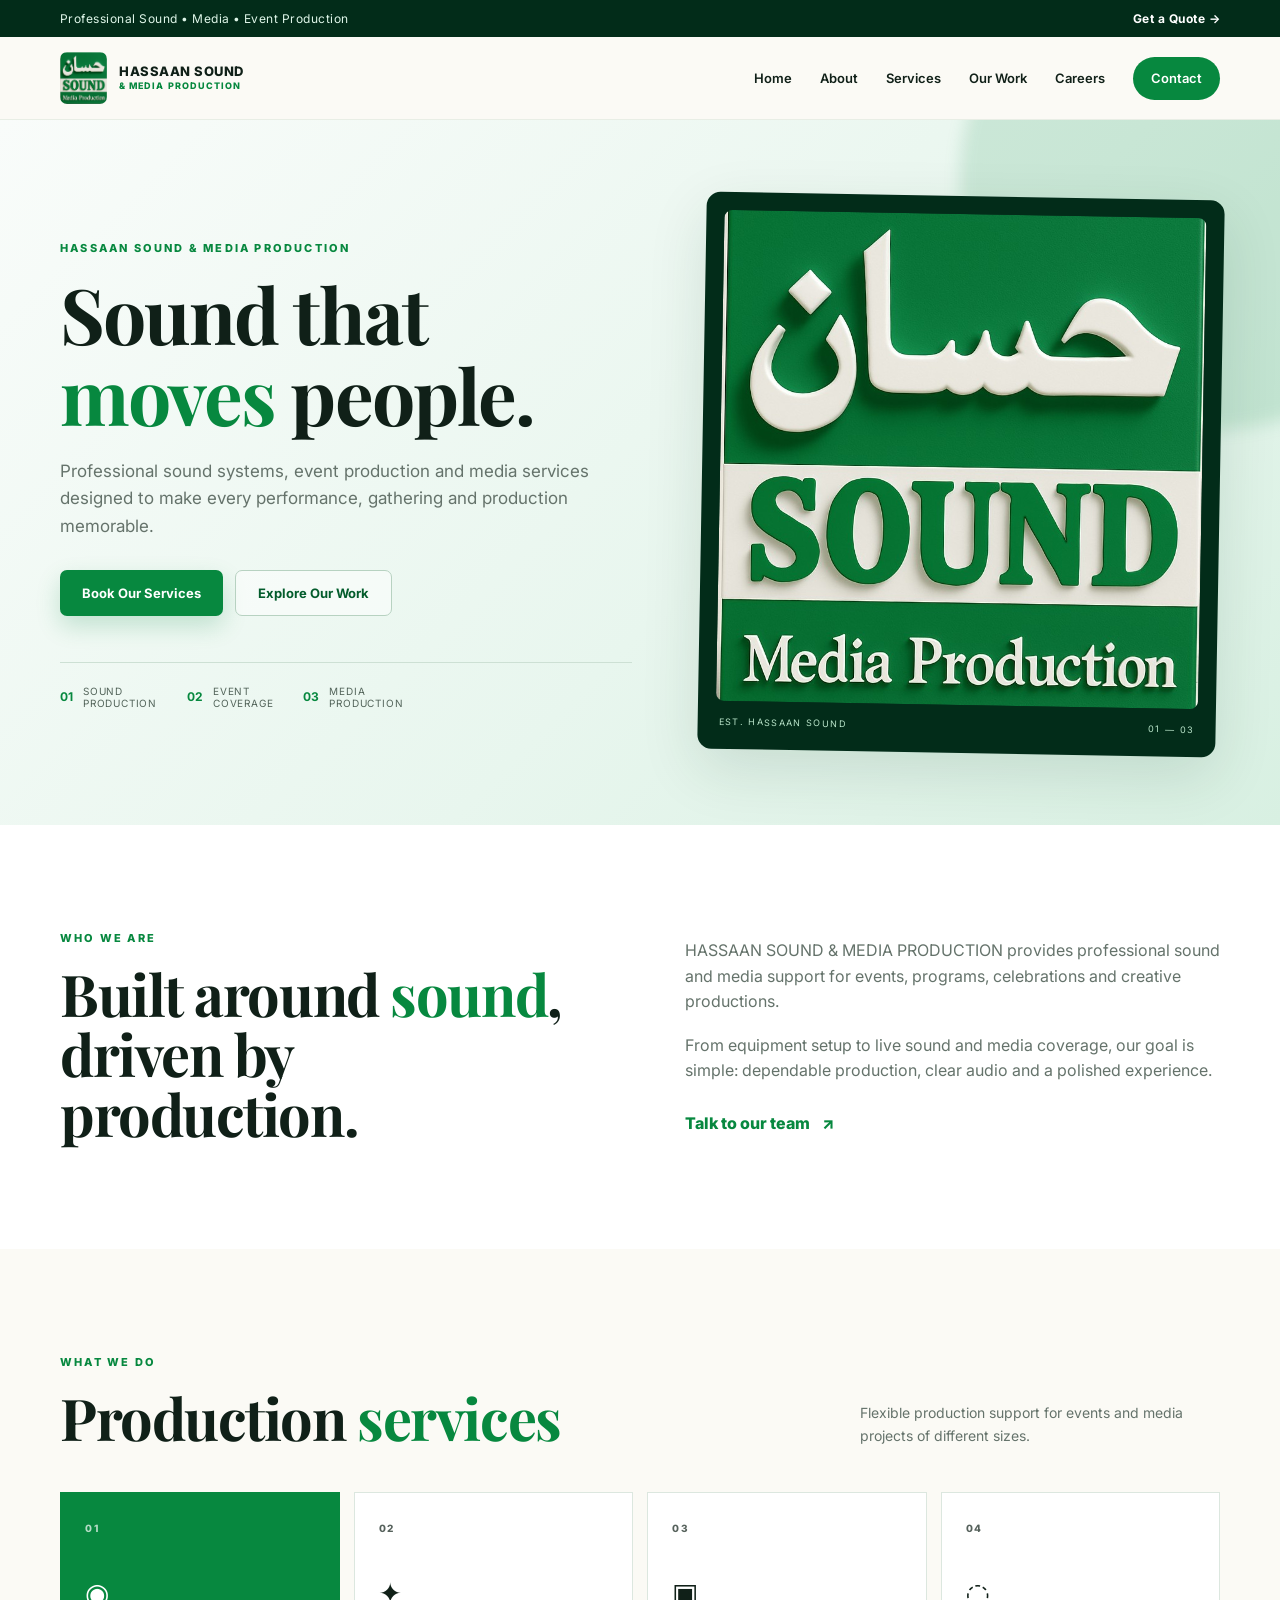
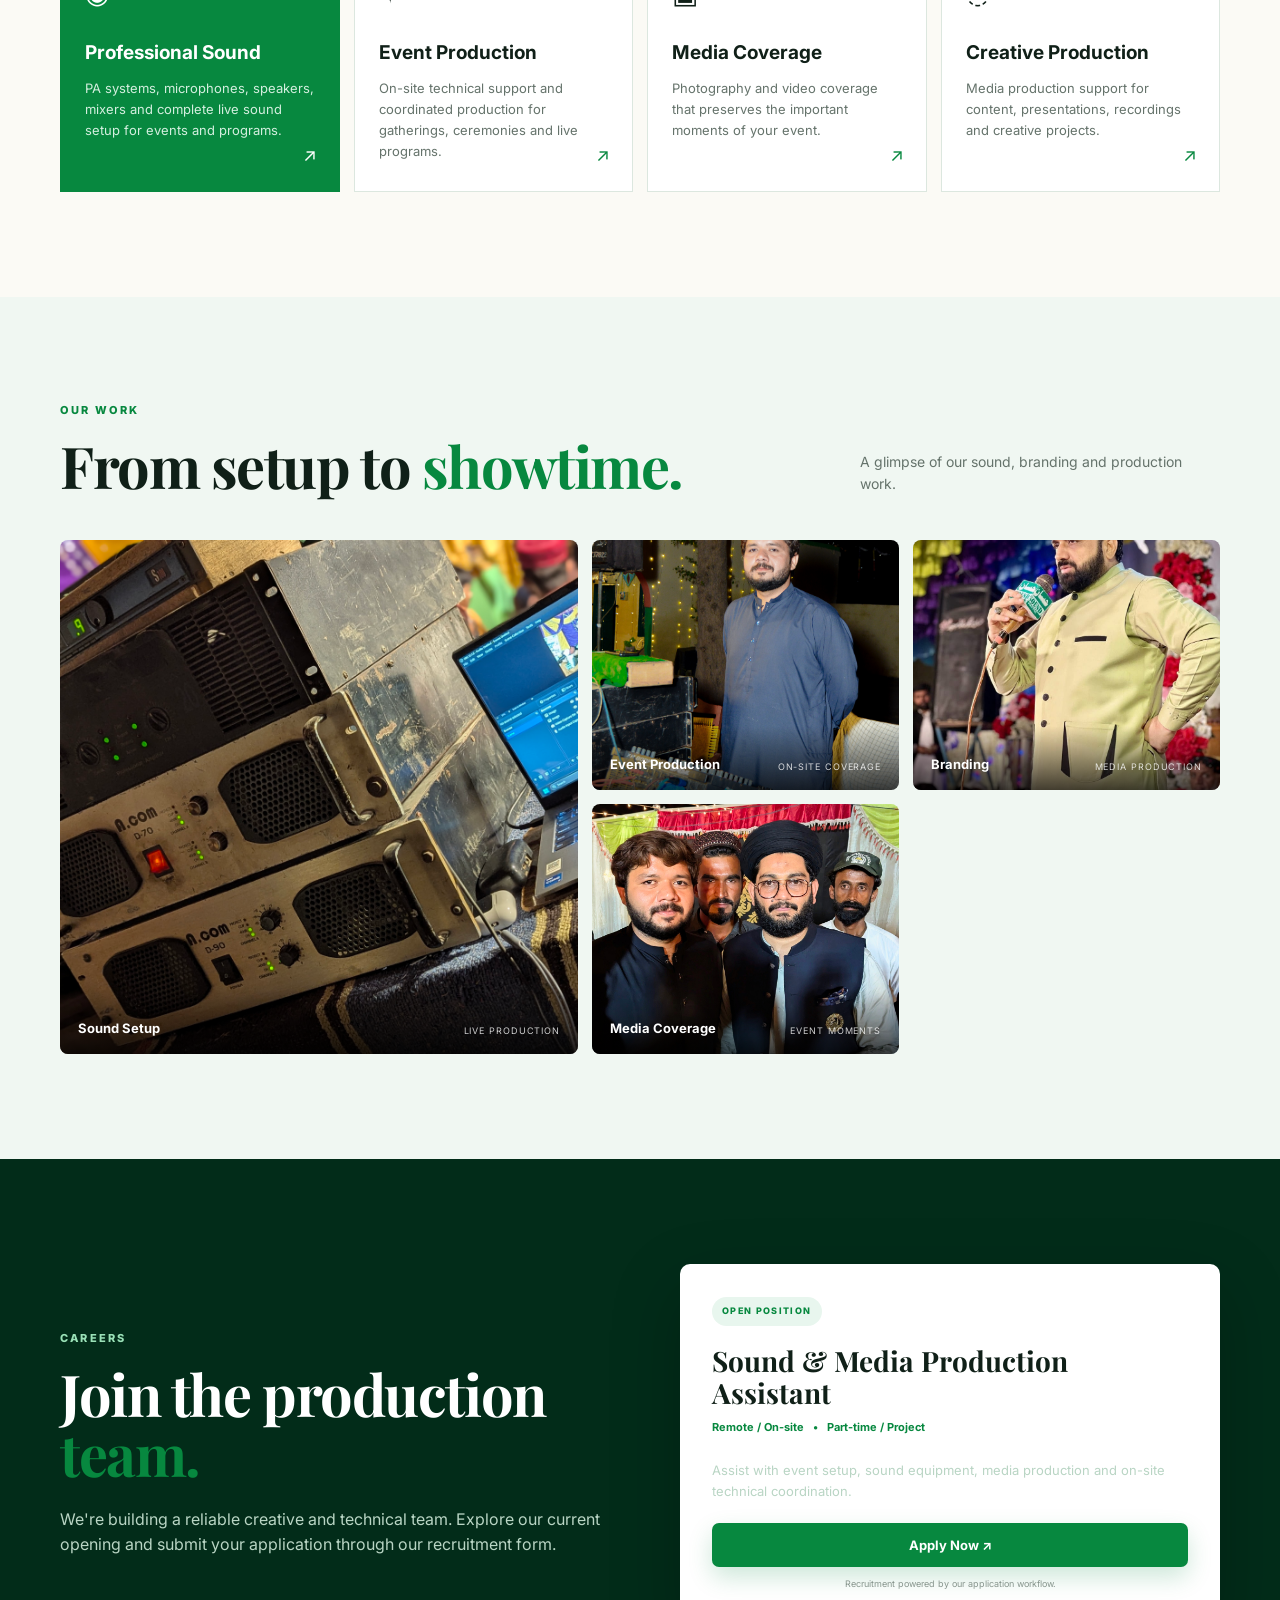
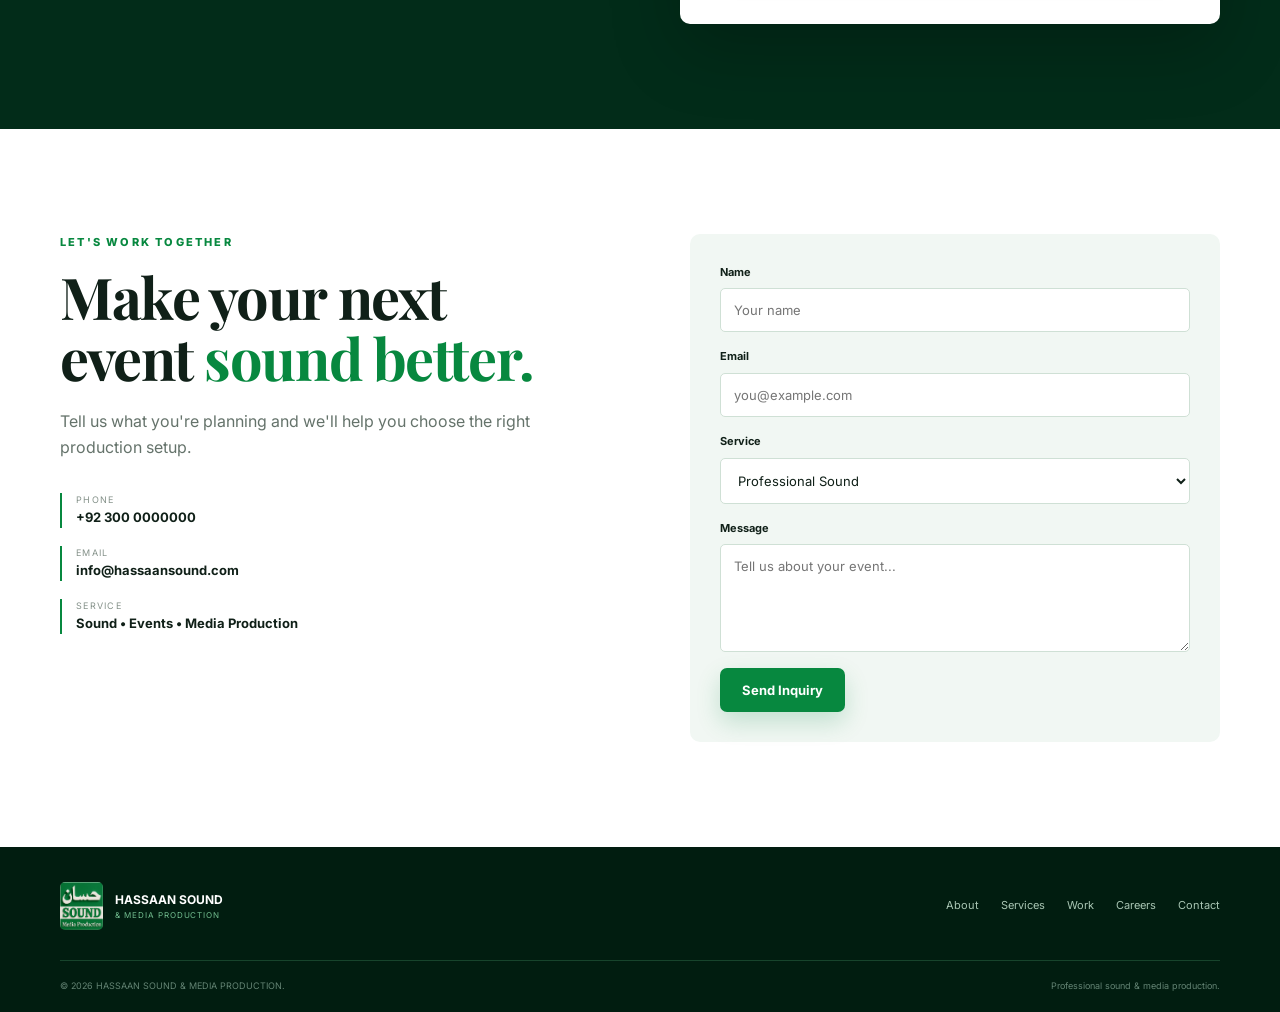
==== index.html @ 52a6016b "Add files via upload" ====
<!DOCTYPE html>
<html lang="en">
<head>
  <meta charset="UTF-8">
  <meta name="viewport" content="width=device-width, initial-scale=1.0">
  <meta name="description" content="HASSAAN SOUND & MEDIA PRODUCTION — professional sound systems, event production, media coverage and creative production.">
  <title>HASSAAN SOUND & MEDIA PRODUCTION</title>
  <link rel="preconnect" href="https://fonts.googleapis.com">
  <link rel="preconnect" href="https://fonts.gstatic.com" crossorigin>
  <link href="https://fonts.googleapis.com/css2?family=Inter:wght@400;500;600;700;800&family=Playfair+Display:wght@600;700&display=swap" rel="stylesheet">
  <link rel="stylesheet" href="style.css">
</head>
<body>
  <div class="topbar">
    <div class="container topbar-inner">
      <span>Professional Sound • Media • Event Production</span>
      <a href="#contact">Get a Quote →</a>
    </div>
  </div>

  <header class="header" id="home">
    <div class="container nav">
      <a class="brand" href="#home" aria-label="Hassaan Sound home">
        <img src="assets/LOGO.jpg" alt="Hassaan Sound & Media Production logo">
        <span>HASSAAN SOUND<br><small>& MEDIA PRODUCTION</small></span>
      </a>
      <button class="menu-toggle" aria-label="Open menu">☰</button>
      <nav class="nav-links">
        <a href="#home">Home</a>
        <a href="#about">About</a>
        <a href="#services">Services</a>
        <a href="#work">Our Work</a>
        <a href="#careers">Careers</a>
        <a class="nav-cta" href="#contact">Contact</a>
      </nav>
    </div>
  </header>

  <main>
    <section class="hero">
      <div class="hero-glow"></div>
      <div class="container hero-grid">
        <div class="hero-copy">
          <p class="eyebrow">HASSAAN SOUND & MEDIA PRODUCTION</p>
          <h1>Sound that <span>moves</span> people.</h1>
          <p class="hero-text">Professional sound systems, event production and media services designed to make every performance, gathering and production memorable.</p>
          <div class="hero-actions">
            <a class="btn btn-primary" href="#contact">Book Our Services</a>
            <a class="btn btn-ghost" href="#work">Explore Our Work</a>
          </div>
          <div class="hero-stats">
            <div><strong>01</strong><span>Sound<br>Production</span></div>
            <div><strong>02</strong><span>Event<br>Coverage</span></div>
            <div><strong>03</strong><span>Media<br>Production</span></div>
          </div>
        </div>
        <div class="hero-card">
          <div class="hero-logo-wrap">
            <img src="assets/LOGO.jpg" alt="Hassaan Sound logo">
          </div>
          <div class="hero-card-bottom">
            <span>EST. HASSAAN SOUND</span>
            <span>01 — 03</span>
          </div>
        </div>
      </div>
    </section>

    <section class="section about" id="about">
      <div class="container split">
        <div>
          <p class="eyebrow">WHO WE ARE</p>
          <h2>Built around <span>sound</span>, driven by production.</h2>
        </div>
        <div class="about-copy">
          <p>HASSAAN SOUND & MEDIA PRODUCTION provides professional sound and media support for events, programs, celebrations and creative productions.</p>
          <p>From equipment setup to live sound and media coverage, our goal is simple: dependable production, clear audio and a polished experience.</p>
          <a class="text-link" href="#contact">Talk to our team <span>↗</span></a>
        </div>
      </div>
    </section>

    <section class="section services" id="services">
      <div class="container">
        <div class="section-head">
          <div>
            <p class="eyebrow">WHAT WE DO</p>
            <h2>Production <span>services</span></h2>
          </div>
          <p class="section-intro">Flexible production support for events and media projects of different sizes.</p>
        </div>
        <div class="service-grid">
          <article class="service-card featured">
            <div class="service-num">01</div>
            <div class="icon">◉</div>
            <h3>Professional Sound</h3>
            <p>PA systems, microphones, speakers, mixers and complete live sound setup for events and programs.</p>
            <span class="card-arrow">↗</span>
          </article>
          <article class="service-card">
            <div class="service-num">02</div>
            <div class="icon">✦</div>
            <h3>Event Production</h3>
            <p>On-site technical support and coordinated production for gatherings, ceremonies and live programs.</p>
            <span class="card-arrow">↗</span>
          </article>
          <article class="service-card">
            <div class="service-num">03</div>
            <div class="icon">▣</div>
            <h3>Media Coverage</h3>
            <p>Photography and video coverage that preserves the important moments of your event.</p>
            <span class="card-arrow">↗</span>
          </article>
          <article class="service-card">
            <div class="service-num">04</div>
            <div class="icon">◌</div>
            <h3>Creative Production</h3>
            <p>Media production support for content, presentations, recordings and creative projects.</p>
            <span class="card-arrow">↗</span>
          </article>
        </div>
      </div>
    </section>

    <section class="section work" id="work">
      <div class="container">
        <div class="section-head">
          <div>
            <p class="eyebrow">OUR WORK</p>
            <h2>From setup to <span>showtime.</span></h2>
          </div>
          <p class="section-intro">A glimpse of our sound, branding and production work.</p>
        </div>
        <div class="gallery">
          <figure class="gallery-main">
            <img src="assets/Sound Setup.jpeg" alt="Professional sound setup">
            <figcaption><span>Sound Setup</span><small>Live Production</small></figcaption>
          </figure>
          <figure>
            <img src="assets/DSC_0034.jpg.jpeg" alt="Hassaan Sound event">
            <figcaption><span>Event Production</span><small>On-site Coverage</small></figcaption>
          </figure>
          <figure>
            <img src="assets/Branding.jpeg" alt="Hassaan Sound branding">
            <figcaption><span>Branding</span><small>Media Production</small></figcaption>
          </figure>
          <figure>
            <img src="assets/Honor for me.jpeg" alt="Event media coverage">
            <figcaption><span>Media Coverage</span><small>Event Moments</small></figcaption>
          </figure>
        </div>
      </div>
    </section>

    <section class="section careers" id="careers">
      <div class="container careers-box">
        <div>
          <p class="eyebrow">CAREERS</p>
          <h2>Join the production <span>team.</span></h2>
          <p>We're building a reliable creative and technical team. Explore our current opening and submit your application through our recruitment form.</p>
        </div>
        <div class="job-card">
          <div class="job-tag">OPEN POSITION</div>
          <h3>Sound & Media Production Assistant</h3>
          <div class="job-meta"><span>Remote / On-site</span><span>•</span><span>Part-time / Project</span></div>
          <p>Assist with event setup, sound equipment, media production and on-site technical coordination.</p>
          <!-- Replace the URL below with your published Zoho Recruit job-opening/application form URL. -->
          <a class="btn btn-primary full" href="YOUR_ZOHO_RECRUIT_FORM_URL" target="_blank" rel="noopener">Apply Now ↗</a>
          <small class="form-note">Recruitment powered by our application workflow.</small>
        </div>
      </div>
    </section>

    <section class="section contact" id="contact">
      <div class="container contact-grid">
        <div>
          <p class="eyebrow">LET'S WORK TOGETHER</p>
          <h2>Make your next event <span>sound better.</span></h2>
          <p class="contact-lead">Tell us what you're planning and we'll help you choose the right production setup.</p>
          <div class="contact-list">
            <a href="tel:+923000000000"><span>Phone</span><strong>+92 300 0000000</strong></a>
            <a href="mailto:info@hassaansound.com"><span>Email</span><strong>info@hassaansound.com</strong></a>
            <div><span>Service</span><strong>Sound • Events • Media Production</strong></div>
          </div>
        </div>
        <form class="contact-form" id="contactForm">
          <label>Name<input type="text" name="name" placeholder="Your name" required></label>
          <label>Email<input type="email" name="email" placeholder="you@example.com" required></label>
          <label>Service<select name="service"><option>Professional Sound</option><option>Event Production</option><option>Media Coverage</option><option>Creative Production</option></select></label>
          <label>Message<textarea name="message" rows="5" placeholder="Tell us about your event..." required></textarea></label>
          <button class="btn btn-primary" type="submit">Send Inquiry</button>
          <p class="form-success" id="formSuccess">Thanks! Your inquiry has been captured for this demo.</p>
        </form>
      </div>
    </section>
  </main>

  <footer class="footer">
    <div class="container footer-top">
      <div class="footer-brand">
        <img src="assets/LOGO.jpg" alt="Hassaan Sound logo">
        <div><strong>HASSAAN SOUND</strong><span>& MEDIA PRODUCTION</span></div>
      </div>
      <div class="footer-links">
        <a href="#about">About</a><a href="#services">Services</a><a href="#work">Work</a><a href="#careers">Careers</a><a href="#contact">Contact</a>
      </div>
    </div>
    <div class="container footer-bottom"><span>© <span id="year"></span> HASSAAN SOUND & MEDIA PRODUCTION.</span><span>Professional sound & media production.</span></div>
  </footer>
  <script src="script.js"></script>
</body>
</html>
---- style.css ----
:root{
  --green:#07883f; --green-dark:#035c2c; --green-deep:#022c19;
  --green-soft:#e8f6ee; --cream:#fbfaf5; --white:#fff;
  --ink:#102018; --muted:#65736b; --line:#dce7df;
  --shadow:0 20px 60px rgba(3,55,29,.12);
}
*{box-sizing:border-box;margin:0;padding:0}
html{scroll-behavior:smooth}
body{font-family:Inter,system-ui,sans-serif;color:var(--ink);background:var(--cream);line-height:1.6}
a{text-decoration:none;color:inherit}
img{display:block;max-width:100%}
.container{width:min(1160px,92%);margin:auto}
.topbar{background:var(--green-deep);color:#dff6e9;font-size:12px;letter-spacing:.04em}
.topbar-inner{display:flex;justify-content:space-between;padding:9px 0}
.topbar a{color:#fff;font-weight:700}
.header{position:sticky;top:0;z-index:20;background:rgba(251,250,245,.94);backdrop-filter:blur(16px);border-bottom:1px solid rgba(3,92,44,.08)}
.nav{height:82px;display:flex;align-items:center;justify-content:space-between}
.brand{display:flex;align-items:center;gap:12px;font-weight:800;letter-spacing:.04em;font-size:13px;line-height:1.05}
.brand img{width:47px;height:52px;object-fit:cover;border-radius:7px}
.brand small{font-size:9px;color:var(--green);letter-spacing:.12em}
.nav-links{display:flex;align-items:center;gap:28px;font-size:13px;font-weight:600}
.nav-links a{transition:.2s}.nav-links a:hover{color:var(--green)}
.nav-cta{background:var(--green);color:#fff!important;padding:11px 18px;border-radius:100px}
.menu-toggle{display:none;border:0;background:none;font-size:27px;color:var(--green)}
.hero{position:relative;overflow:hidden;background:linear-gradient(135deg,#f9fcfa 0%,#e8f6ee 58%,#d8f0e2 100%);padding:76px 0 72px}
.hero-glow{position:absolute;width:500px;height:500px;border-radius:50%;right:-180px;top:-190px;background:rgba(7,136,63,.14);filter:blur(8px)}
.hero-grid{display:grid;grid-template-columns:1.05fr .95fr;gap:70px;align-items:center;position:relative}
.eyebrow{font-size:11px;letter-spacing:.2em;color:var(--green);font-weight:800;margin-bottom:15px}
h1,h2{font-family:"Playfair Display",Georgia,serif;line-height:1.05;letter-spacing:-.025em}
h1{font-size:clamp(50px,6vw,80px);max-width:700px}
h2{font-size:clamp(38px,4.5vw,58px)}
h1 span,h2 span{color:var(--green)}
.hero-text{max-width:590px;color:var(--muted);font-size:17px;margin:24px 0 30px}
.hero-actions{display:flex;gap:12px;flex-wrap:wrap}
.btn{display:inline-flex;align-items:center;justify-content:center;border:0;cursor:pointer;font:700 13px Inter,sans-serif;padding:14px 22px;border-radius:7px;transition:.2s}
.btn-primary{background:var(--green);color:#fff;box-shadow:0 10px 25px rgba(7,136,63,.2)}
.btn-primary:hover{background:var(--green-dark);transform:translateY(-2px)}
.btn-ghost{border:1px solid #b7d2c1;color:var(--green-dark);background:rgba(255,255,255,.5)}
.hero-stats{display:flex;gap:30px;margin-top:46px;padding-top:22px;border-top:1px solid #cde0d4}
.hero-stats div{display:flex;align-items:center;gap:10px}
.hero-stats strong{font-size:12px;color:var(--green)}
.hero-stats span{font-size:10px;line-height:1.2;text-transform:uppercase;letter-spacing:.08em;color:#53645a}
.hero-card{background:var(--green-deep);padding:18px;border-radius:14px;box-shadow:var(--shadow);transform:rotate(1deg)}
.hero-logo-wrap{background:#fff;border-radius:8px;overflow:hidden;aspect-ratio:1/1.02}
.hero-logo-wrap img{width:100%;height:100%;object-fit:cover}
.hero-card-bottom{display:flex;justify-content:space-between;color:#b9e4c9;font-size:9px;letter-spacing:.15em;padding:14px 3px 1px}
.section{padding:105px 0}.about{background:#fff}
.split{display:grid;grid-template-columns:1fr 1fr;gap:90px;align-items:start}
.about-copy{padding-top:8px;color:var(--muted);font-size:16px}
.about-copy p+p{margin-top:18px}
.text-link{display:inline-flex;gap:12px;color:var(--green);font-weight:800;margin-top:27px}
.section-head{display:flex;justify-content:space-between;gap:40px;align-items:end;margin-bottom:45px}
.section-intro{max-width:360px;color:var(--muted);font-size:14px}
.service-grid{display:grid;grid-template-columns:repeat(4,1fr);gap:14px}
.service-card{position:relative;background:#fff;border:1px solid var(--line);padding:27px 24px 30px;min-height:290px;transition:.25s}
.service-card:hover{transform:translateY(-6px);box-shadow:var(--shadow);border-color:#b9d9c5}
.service-card.featured{background:var(--green);color:#fff;border-color:var(--green)}
.service-num{font-size:10px;font-weight:800;letter-spacing:.15em;opacity:.7}
.icon{font-size:28px;margin:35px 0 22px}
.service-card h3{font-size:19px;margin-bottom:10px}.service-card p{font-size:13px;color:var(--muted)}
.featured p{color:#d4efdf}.card-arrow{position:absolute;right:22px;bottom:22px;color:var(--green);font-size:18px}.featured .card-arrow{color:#fff}
.work{background:#f0f7f2}
.gallery{display:grid;grid-template-columns:1.35fr .8fr .8fr;grid-template-rows:250px 250px;gap:14px}
.gallery figure{position:relative;overflow:hidden;border-radius:8px;background:#dbece1}
.gallery-main{grid-row:span 2}
.gallery img{width:100%;height:100%;object-fit:cover;transition:.5s}
.gallery figure:hover img{transform:scale(1.04)}
.gallery figcaption{position:absolute;left:0;right:0;bottom:0;padding:28px 18px 16px;color:#fff;background:linear-gradient(transparent,rgba(0,0,0,.72));display:flex;justify-content:space-between;align-items:end}
.gallery figcaption span{font-weight:700;font-size:13px}.gallery figcaption small{font-size:9px;opacity:.8;text-transform:uppercase;letter-spacing:.1em}
.careers{background:var(--green-deep);color:#fff}
.careers-box{display:grid;grid-template-columns:1fr 1fr;gap:80px;align-items:center}
.careers .eyebrow{color:#9ae1b7}.careers h2{max-width:600px}.careers> .container p:not(.eyebrow){color:#b9d5c4;max-width:570px;margin-top:23px}
.job-card{background:#fff;color:var(--ink);padding:32px;border-radius:10px;box-shadow:0 25px 70px rgba(0,0,0,.22)}
.job-tag{display:inline-block;background:var(--green-soft);color:var(--green);font-size:9px;font-weight:800;letter-spacing:.15em;padding:7px 10px;border-radius:100px}
.job-card h3{font-family:"Playfair Display",Georgia,serif;font-size:28px;line-height:1.15;margin:19px 0 10px}
.job-meta{font-size:11px;color:var(--green);font-weight:700;display:flex;gap:9px}.job-card p{color:var(--muted);font-size:13px;margin:17px 0 22px}
.full{width:100%}.form-note{display:block;text-align:center;color:#87958d;font-size:9px;margin-top:10px}
.contact{background:#fff}.contact-grid{display:grid;grid-template-columns:1fr 1fr;gap:100px}
.contact-lead{color:var(--muted);max-width:480px;margin:22px 0 32px}
.contact-list{display:grid;gap:18px}.contact-list a,.contact-list div{display:flex;flex-direction:column;border-left:2px solid var(--green);padding-left:14px}.contact-list span{font-size:9px;text-transform:uppercase;letter-spacing:.14em;color:#849189}.contact-list strong{font-size:13px}
.contact-form{background:#f1f7f3;padding:30px;border-radius:10px}
.contact-form label{display:block;font-size:11px;font-weight:700;margin-bottom:16px}.contact-form input,.contact-form textarea,.contact-form select{display:block;width:100%;margin-top:7px;border:1px solid #cfe0d5;background:#fff;padding:13px;border-radius:5px;font:13px Inter;color:var(--ink);outline:none}.contact-form input:focus,.contact-form textarea:focus,.contact-form select:focus{border-color:var(--green)}
.form-success{display:none;margin-top:12px;color:var(--green);font-size:11px;font-weight:700}
.footer{background:#011d10;color:#a9c6b4;padding:35px 0 18px}.footer-top{display:flex;justify-content:space-between;align-items:center;padding-bottom:30px;border-bottom:1px solid #17442c}
.footer-brand{display:flex;gap:12px;align-items:center}.footer-brand img{width:43px;height:48px;object-fit:cover;border-radius:5px}.footer-brand div{display:flex;flex-direction:column;font-size:12px;color:#fff}.footer-brand span{font-size:8px;letter-spacing:.12em;color:#72bd8f}.footer-links{display:flex;gap:22px;font-size:11px}.footer-links a:hover{color:#fff}.footer-bottom{display:flex;justify-content:space-between;font-size:9px;padding-top:18px;color:#648474}
@media(max-width:900px){.hero-grid,.careers-box,.contact-grid{grid-template-columns:1fr}.hero-card{max-width:530px;margin:auto}.service-grid{grid-template-columns:1fr 1fr}.split{gap:45px}.careers-box{gap:45px}.contact-grid{gap:45px}.nav-links{gap:17px}.gallery{grid-template-columns:1fr 1fr;grid-template-rows:260px 220px}.gallery-main{grid-row:span 2}}
@media(max-width:680px){
.topbar-inner{font-size:9px}.nav{height:70px}.menu-toggle{display:block}.nav-links{display:none;position:absolute;top:70px;left:0;right:0;background:#fff;padding:18px 4%;flex-direction:column;align-items:stretch;box-shadow:0 15px 35px rgba(0,0,0,.08)}.nav-links.open{display:flex}.nav-links a{padding:9px}.nav-cta{text-align:center}
.hero{padding:58px 0}.hero-grid{gap:45px}.hero-stats{gap:16px}.hero-stats span{font-size:8px}h1{font-size:48px}.section{padding:75px 0}.split,.service-grid,.contact-grid,.careers-box{grid-template-columns:1fr}.section-head{display:block}.section-intro{margin-top:15px}.service-grid{gap:10px}.service-card{min-height:230px}.gallery{display:grid;grid-template-columns:1fr 1fr;grid-template-rows:230px 180px 180px}.gallery-main{grid-column:span 2;grid-row:auto}.gallery figure:nth-child(4){grid-column:span 2}.footer-top,.footer-bottom{display:block}.footer-links{margin-top:25px;flex-wrap:wrap}.footer-bottom span+span{display:block;margin-top:8px}.brand span{display:none}}
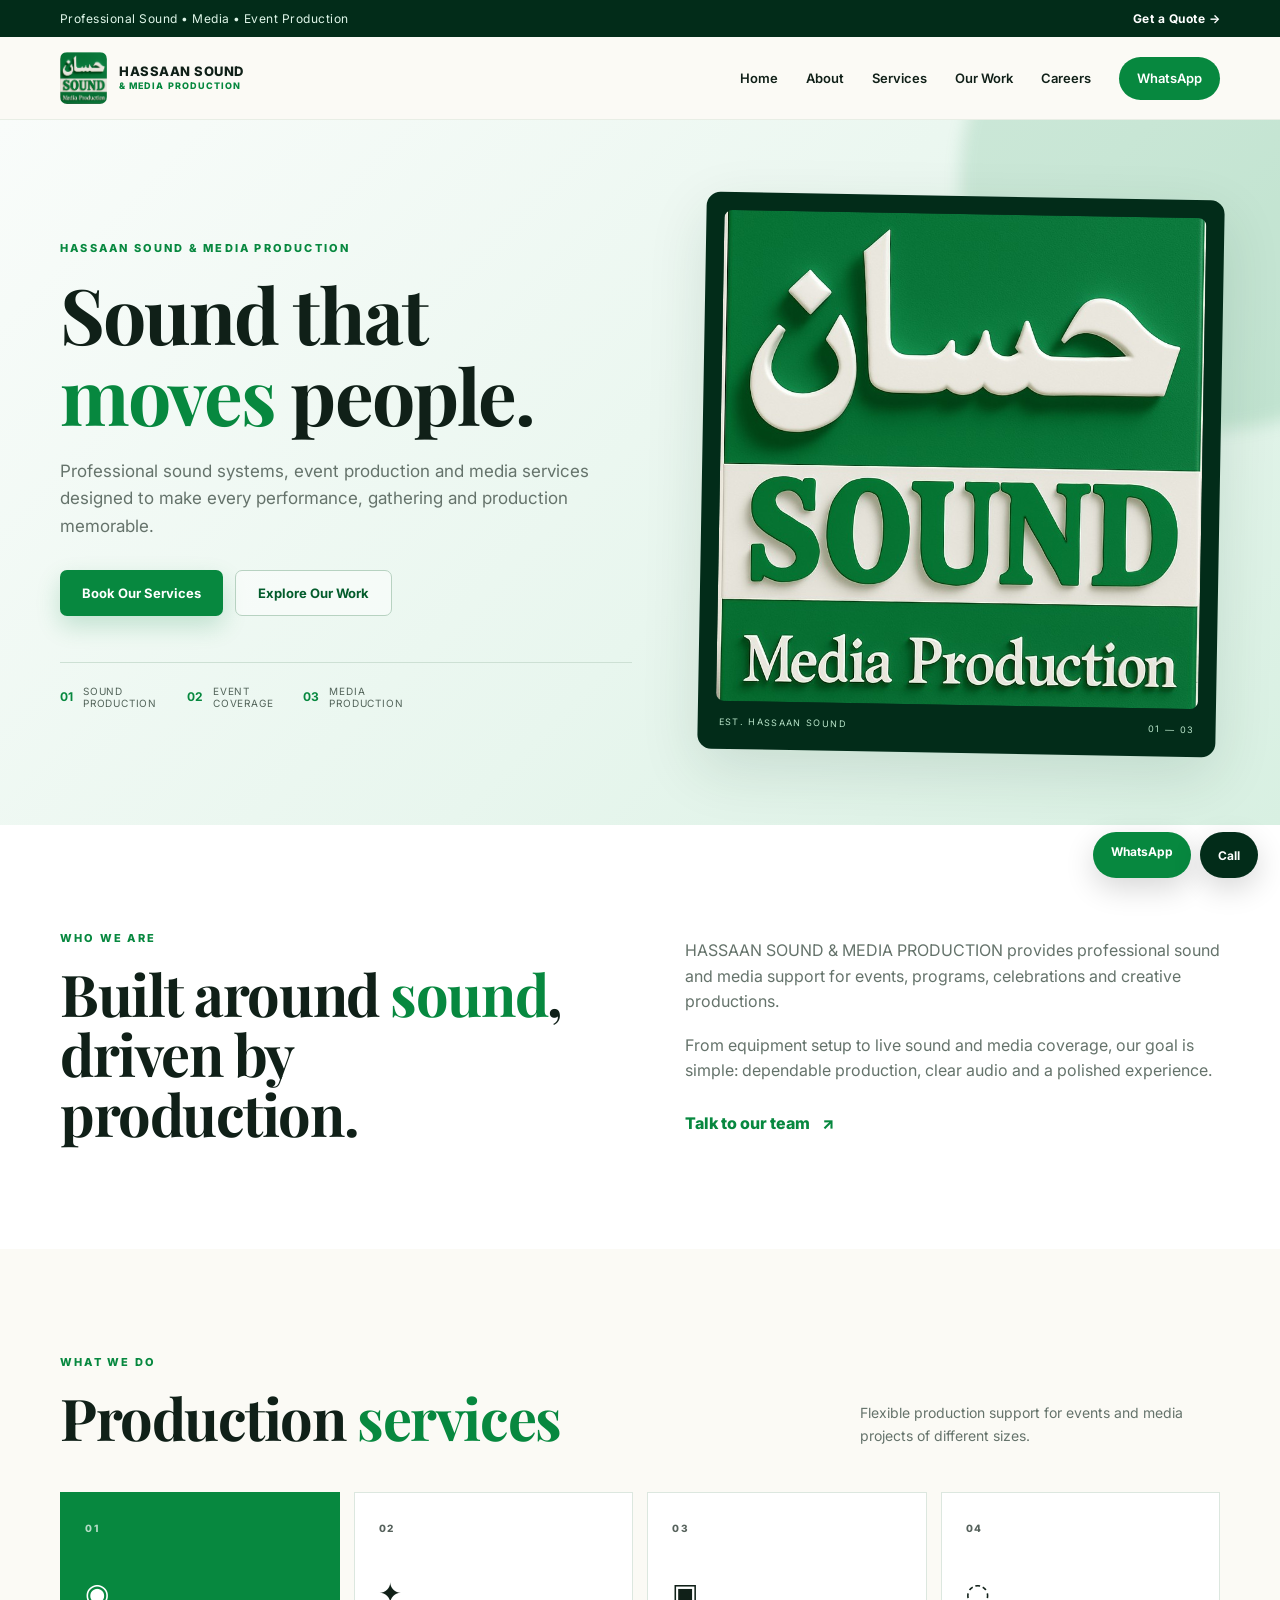
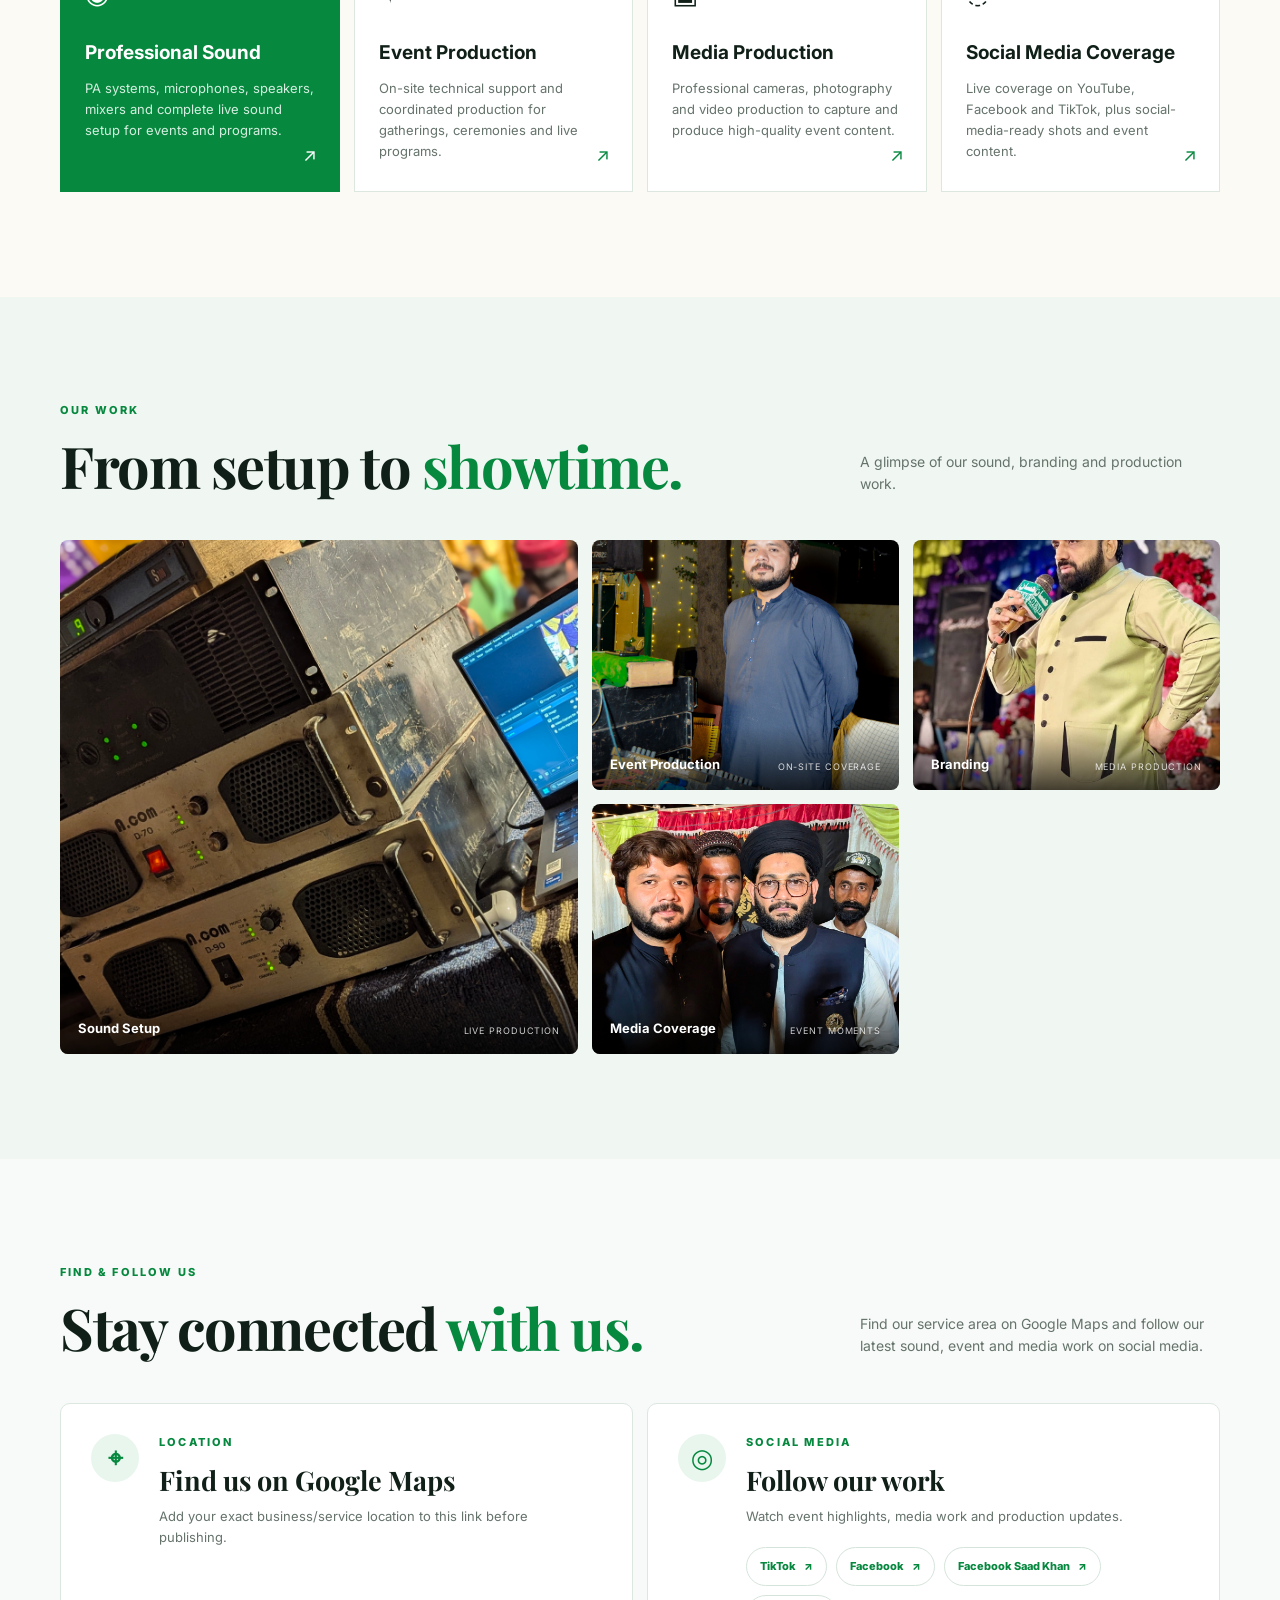
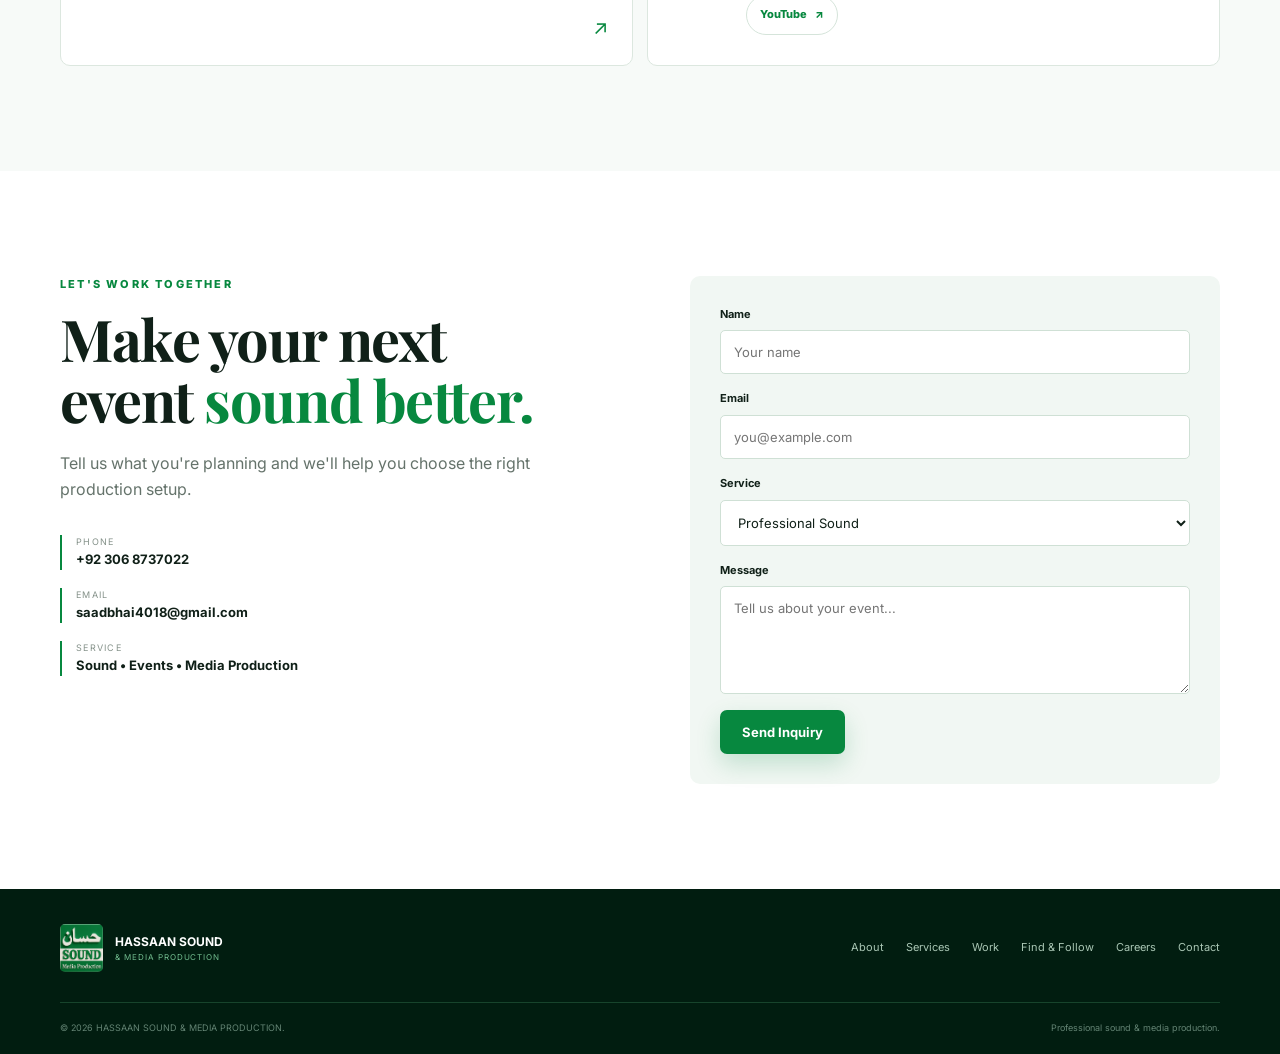
==== commit ab1ef132: "Add files via upload" ====
--- a/index.html
+++ b/index.html
@@ -31,7 +31,7 @@
         <a href="#services">Services</a>
         <a href="#work">Our Work</a>
         <a href="#careers">Careers</a>
-        <a class="nav-cta" href="#contact">Contact</a>
+        <a class="nav-cta whatsapp-link" data-message="Hello, I would like to enquire about your services." href="#">WhatsApp</a>
       </nav>
     </div>
   </header>
@@ -90,34 +90,34 @@
           <p class="section-intro">Flexible production support for events and media projects of different sizes.</p>
         </div>
         <div class="service-grid">
-          <article class="service-card featured">
+          <a class="service-card featured service-link" href="#" data-service="Professional Sound" data-message="Hello, I am interested in your Professional Sound services for my event. Please share the details and pricing.">
             <div class="service-num">01</div>
             <div class="icon">◉</div>
             <h3>Professional Sound</h3>
             <p>PA systems, microphones, speakers, mixers and complete live sound setup for events and programs.</p>
             <span class="card-arrow">↗</span>
-          </article>
-          <article class="service-card">
+          </a>
+          <a class="service-card service-link" href="#" data-service="Event Production" data-message="Hello, I am interested in your Event Production services. I would like to discuss technical support and production for my event.">
             <div class="service-num">02</div>
             <div class="icon">✦</div>
             <h3>Event Production</h3>
             <p>On-site technical support and coordinated production for gatherings, ceremonies and live programs.</p>
             <span class="card-arrow">↗</span>
-          </article>
-          <article class="service-card">
+          </a>
+          <a class="service-card service-link" href="#" data-service="Media Production" data-message="Hello, I am interested in your Media Production services — cameras, photography and video production for my event/project. Please share the details.">
             <div class="service-num">03</div>
             <div class="icon">▣</div>
-            <h3>Media Coverage</h3>
-            <p>Photography and video coverage that preserves the important moments of your event.</p>
-            <span class="card-arrow">↗</span>
-          </article>
-          <article class="service-card">
+            <h3>Media Production</h3>
+            <p>Professional cameras, photography and video production to capture and produce high-quality event content.</p>
+            <span class="card-arrow">↗</span>
+          </a>
+          <a class="service-card service-link" href="#" data-service="Social Media Coverage" data-message="Hello, I am interested in your Social Media Coverage services — live coverage on YouTube, Facebook, TikTok and social media shots for my event. Please share the details.">
             <div class="service-num">04</div>
             <div class="icon">◌</div>
-            <h3>Creative Production</h3>
-            <p>Media production support for content, presentations, recordings and creative projects.</p>
-            <span class="card-arrow">↗</span>
-          </article>
+            <h3>Social Media Coverage</h3>
+            <p>Live coverage on YouTube, Facebook and TikTok, plus social-media-ready shots and event content.</p>
+            <span class="card-arrow">↗</span>
+          </a>
         </div>
       </div>
     </section>
@@ -152,7 +152,7 @@
       </div>
     </section>
 
-    <section class="section careers" id="careers">
+    <!-- <section class="section careers" id="careers">
       <div class="container careers-box">
         <div>
           <p class="eyebrow">CAREERS</p>
@@ -164,9 +164,46 @@
           <h3>Sound & Media Production Assistant</h3>
           <div class="job-meta"><span>Remote / On-site</span><span>•</span><span>Part-time / Project</span></div>
           <p>Assist with event setup, sound equipment, media production and on-site technical coordination.</p>
-          <!-- Replace the URL below with your published Zoho Recruit job-opening/application form URL. -->
+          
           <a class="btn btn-primary full" href="YOUR_ZOHO_RECRUIT_FORM_URL" target="_blank" rel="noopener">Apply Now ↗</a>
           <small class="form-note">Recruitment powered by our application workflow.</small>
+        </div>
+      </div>
+    </section> -->
+
+    <section class="section connect" id="connect">
+      <div class="container">
+        <div class="section-head">
+          <div>
+            <p class="eyebrow">FIND & FOLLOW US</p>
+            <h2>Stay connected <span>with us.</span></h2>
+          </div>
+          <p class="section-intro">Find our service area on Google Maps and follow our latest sound, event and media work on social media.</p>
+        </div>
+        <div class="connect-grid">
+          <a class="connect-card location-card" href="https://maps.app.goo.gl/MdHhf7F2gDtfQftV6?g_st=awb" target="_blank" rel="noopener" aria-label="Open our location in Google Maps">
+            <div class="connect-icon">⌖</div>
+            <div>
+              <p class="eyebrow">LOCATION</p>
+              <h3>Find us on Google Maps</h3>
+              <p>Add your exact business/service location to this link before publishing.</p>
+            </div>
+            <span class="connect-arrow">↗</span>
+          </a>
+          <div class="connect-card social-card">
+            <div class="connect-icon">◎</div>
+            <div>
+              <p class="eyebrow">SOCIAL MEDIA</p>
+              <h3>Follow our work</h3>
+              <p>Watch event highlights, media work and production updates.</p>
+              <div class="social-links" aria-label="Social media links">
+                <a href="https://www.tiktok.com/@hassaansound?_r=1&_t=ZN-9AIh5EBa6xa" target="_blank" rel="noopener">TikTok <span>↗</span></a>
+                <a href="https://www.facebook.com/share/14quy7gwEjo/" target="_blank" rel="noopener">Facebook <span>↗</span></a>
+                <a href="https://www.facebook.com/share/1GVvbJvszR/" target="_blank" rel="noopener">Facebook Saad Khan <span>↗</span></a>
+                <a href="https://youtube.com/@hassaansounds?si=Vuy91nEYWnwlMHKE" target="_blank" rel="noopener">YouTube <span>↗</span></a>
+              </div>
+            </div>
+          </div>
         </div>
       </div>
     </section>
@@ -178,15 +215,15 @@
           <h2>Make your next event <span>sound better.</span></h2>
           <p class="contact-lead">Tell us what you're planning and we'll help you choose the right production setup.</p>
           <div class="contact-list">
-            <a href="tel:+923000000000"><span>Phone</span><strong>+92 300 0000000</strong></a>
-            <a href="mailto:info@hassaansound.com"><span>Email</span><strong>info@hassaansound.com</strong></a>
+            <a href="tel:+923068737022"><span>Phone</span><strong>+92 306 8737022</strong></a>
+            <a href="mailto:saadbhai4018@gmail.com"><span>Email</span><strong>saadbhai4018@gmail.com</strong></a>
             <div><span>Service</span><strong>Sound • Events • Media Production</strong></div>
           </div>
         </div>
         <form class="contact-form" id="contactForm">
           <label>Name<input type="text" name="name" placeholder="Your name" required></label>
           <label>Email<input type="email" name="email" placeholder="you@example.com" required></label>
-          <label>Service<select name="service"><option>Professional Sound</option><option>Event Production</option><option>Media Coverage</option><option>Creative Production</option></select></label>
+          <label>Service<select name="service"><option>Professional Sound</option><option>Event Production</option><option>Media Production</option><option>Social Media Coverage</option></select></label>
           <label>Message<textarea name="message" rows="5" placeholder="Tell us about your event..." required></textarea></label>
           <button class="btn btn-primary" type="submit">Send Inquiry</button>
           <p class="form-success" id="formSuccess">Thanks! Your inquiry has been captured for this demo.</p>
@@ -194,6 +231,21 @@
       </div>
     </section>
   </main>
+
+<div class="quick-actions" aria-label="Quick contact">
+    <a class="quick-action quick-whatsapp whatsapp-link" data-message="Hello, I would like to enquire about your services." href="#" aria-label="Contact on WhatsApp">WhatsApp</a>
+    <button class="quick-action quick-call" id="callToggle" type="button" aria-haspopup="dialog" aria-controls="callDialog" aria-label="Open direct call options">Call</button>
+  </div>
+  <div class="call-dialog" id="callDialog" aria-hidden="true">
+    <div class="call-dialog-backdrop" id="callBackdrop"></div>
+    <div class="call-box" role="dialog" aria-modal="true" aria-labelledby="callTitle">
+      <button class="call-close" id="callClose" type="button" aria-label="Close">×</button>
+      <p class="eyebrow">DIRECT CALL</p>
+      <h3 id="callTitle">Call HASSAAN SOUND</h3>
+      <p>For quick local enquiries, call us directly on the number below.</p>
+      <a class="btn btn-primary full" href="tel:+923000000000">Call +92 300 0000000</a>
+    </div>
+  </div>
 
   <footer class="footer">
     <div class="container footer-top">
@@ -202,7 +254,7 @@
         <div><strong>HASSAAN SOUND</strong><span>& MEDIA PRODUCTION</span></div>
       </div>
       <div class="footer-links">
-        <a href="#about">About</a><a href="#services">Services</a><a href="#work">Work</a><a href="#careers">Careers</a><a href="#contact">Contact</a>
+        <a href="#about">About</a><a href="#services">Services</a><a href="#work">Work</a><a href="#connect">Find & Follow</a><a href="#careers">Careers</a><a href="#contact">Contact</a>
       </div>
     </div>
     <div class="container footer-bottom"><span>© <span id="year"></span> HASSAAN SOUND & MEDIA PRODUCTION.</span><span>Professional sound & media production.</span></div>
--- a/style.css
+++ b/style.css
@@ -87,3 +87,45 @@
 @media(max-width:680px){
 .topbar-inner{font-size:9px}.nav{height:70px}.menu-toggle{display:block}.nav-links{display:none;position:absolute;top:70px;left:0;right:0;background:#fff;padding:18px 4%;flex-direction:column;align-items:stretch;box-shadow:0 15px 35px rgba(0,0,0,.08)}.nav-links.open{display:flex}.nav-links a{padding:9px}.nav-cta{text-align:center}
 .hero{padding:58px 0}.hero-grid{gap:45px}.hero-stats{gap:16px}.hero-stats span{font-size:8px}h1{font-size:48px}.section{padding:75px 0}.split,.service-grid,.contact-grid,.careers-box{grid-template-columns:1fr}.section-head{display:block}.section-intro{margin-top:15px}.service-grid{gap:10px}.service-card{min-height:230px}.gallery{display:grid;grid-template-columns:1fr 1fr;grid-template-rows:230px 180px 180px}.gallery-main{grid-column:span 2;grid-row:auto}.gallery figure:nth-child(4){grid-column:span 2}.footer-top,.footer-bottom{display:block}.footer-links{margin-top:25px;flex-wrap:wrap}.footer-bottom span+span{display:block;margin-top:8px}.brand span{display:none}}
+
+
+/* Service links + quick contact */
+.service-link{display:block;color:inherit;cursor:pointer;touch-action:manipulation;-webkit-tap-highlight-color:transparent}
+.service-link:focus-visible,.nav-cta:focus-visible,.quick-action:focus-visible{outline:3px solid #9ae1b7;outline-offset:3px}
+.quick-actions{position:fixed;right:22px;bottom:22px;z-index:30;display:flex;gap:9px}
+.quick-action{min-height:46px;border:0;cursor:pointer;font:700 12px Inter,sans-serif;padding:12px 18px;border-radius:999px;box-shadow:0 10px 30px rgba(0,0,0,.16);transition:.2s}
+.quick-action:hover{transform:translateY(-2px)}
+.quick-whatsapp{background:var(--green);color:#fff}
+.quick-call{background:var(--green-deep);color:#fff}
+.call-dialog{position:fixed;inset:0;z-index:50;display:none;align-items:center;justify-content:center;padding:20px}
+.call-dialog.show{display:flex}
+.call-dialog-backdrop{position:absolute;inset:0;background:rgba(1,29,16,.62);backdrop-filter:blur(5px)}
+.call-box{position:relative;z-index:1;width:min(430px,100%);background:#fff;border-radius:14px;padding:34px;box-shadow:0 30px 80px rgba(0,0,0,.3)}
+.call-box h3{font-family:"Playfair Display",Georgia,serif;font-size:31px;line-height:1.1;margin-bottom:12px}
+.call-box>p:not(.eyebrow){color:var(--muted);font-size:13px;margin-bottom:22px}
+.call-close{position:absolute;right:16px;top:10px;border:0;background:none;font-size:30px;cursor:pointer;color:var(--muted)}
+body.dialog-open{overflow:hidden}
+@media(max-width:680px){
+  body{padding-bottom:78px}
+  .topbar-inner{gap:10px;align-items:center}
+  .topbar-inner span{max-width:70%;line-height:1.3}
+  .nav-links a{min-height:44px;display:flex;align-items:center}
+  .service-card{min-height:245px;padding:24px 20px 34px}
+  .service-card:active{transform:scale(.99)}
+  .quick-actions{right:12px;bottom:12px;left:12px;gap:8px}
+  .quick-action{flex:1;text-align:center;min-height:50px;padding:13px 10px;font-size:13px}
+  .call-box{padding:30px 22px 24px;max-height:calc(100vh - 32px);overflow:auto}
+  .call-box h3{font-size:27px;padding-right:24px}
+  .call-close{width:44px;height:44px;right:7px;top:6px;font-size:29px}
+  .call-box .btn{min-height:50px}
+}
+
+@media(min-width:681px) and (max-width:1050px){
+  .nav-links{gap:16px;font-size:12px}
+  .service-grid{grid-template-columns:repeat(2,1fr)}
+}
+
+/* Location + social connection section */
+.connect{background:#f7faf8}.connect-grid{display:grid;grid-template-columns:1fr 1fr;gap:14px}.connect-card{position:relative;display:flex;gap:20px;align-items:flex-start;min-height:210px;padding:30px;background:#fff;border:1px solid var(--line);border-radius:10px;color:inherit;transition:.25s;overflow:hidden}.connect-card:hover{transform:translateY(-4px);box-shadow:var(--shadow);border-color:#b9d9c5}.connect-card h3{font-family:"Playfair Display",Georgia,serif;font-size:27px;line-height:1.1;margin:8px 0 10px}.connect-card p:not(.eyebrow){color:var(--muted);font-size:13px;max-width:430px}.connect-icon{width:48px;height:48px;flex:0 0 48px;display:grid;place-items:center;border-radius:50%;background:var(--green-soft);color:var(--green);font-size:26px;font-weight:700}.connect-arrow{position:absolute;right:24px;bottom:22px;color:var(--green);font-size:20px}.social-links{display:flex;flex-wrap:wrap;gap:9px;margin-top:20px}.social-links a{display:inline-flex;align-items:center;gap:8px;padding:10px 13px;border:1px solid #d5e4da;border-radius:999px;color:var(--green);font-size:11px;font-weight:800;transition:.2s}.social-links a:hover{background:var(--green);color:#fff;border-color:var(--green)}
+@media(max-width:900px){.connect-grid{grid-template-columns:1fr}}
+@media(max-width:680px){.connect-card{padding:24px 20px;min-height:190px}.connect-card h3{font-size:24px}.connect-icon{width:43px;height:43px;flex-basis:43px;font-size:22px}.social-links{gap:7px}.social-links a{min-height:44px;padding:10px 12px}.connect-arrow{right:18px;bottom:17px}}
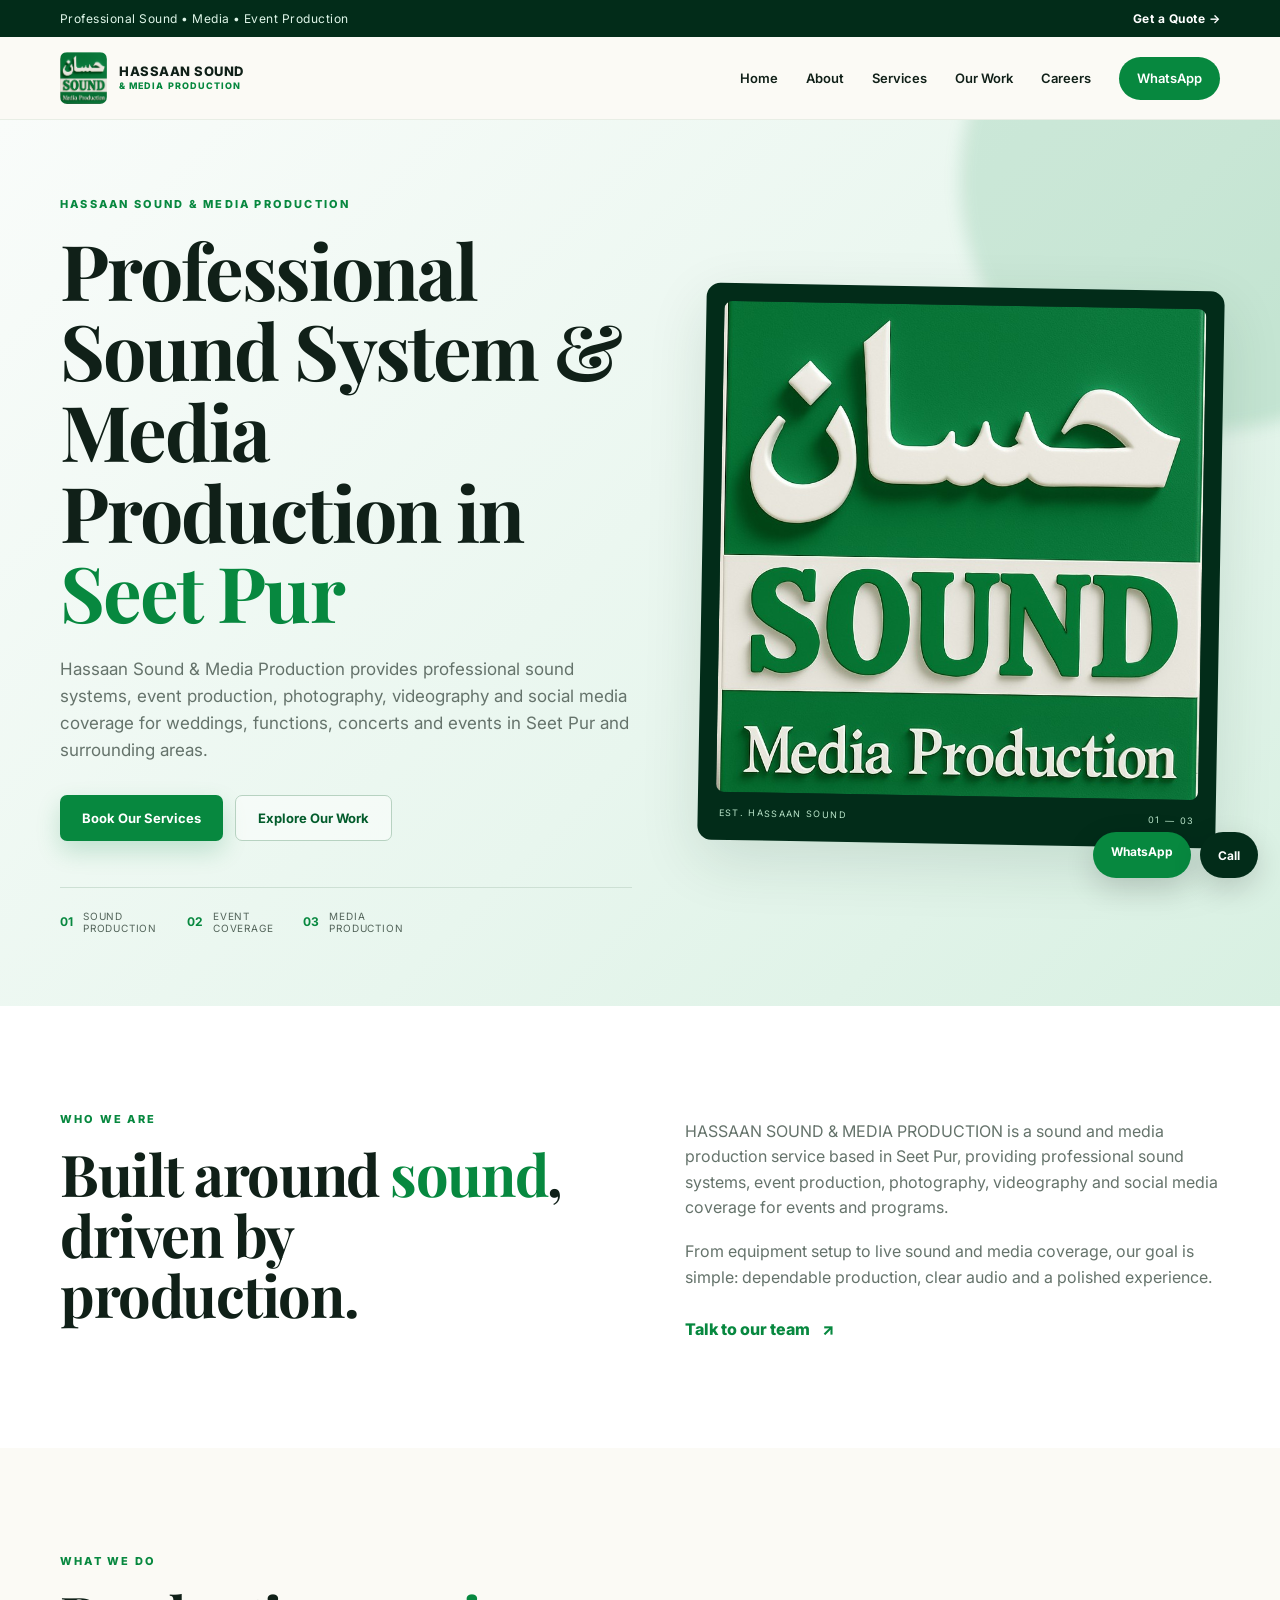
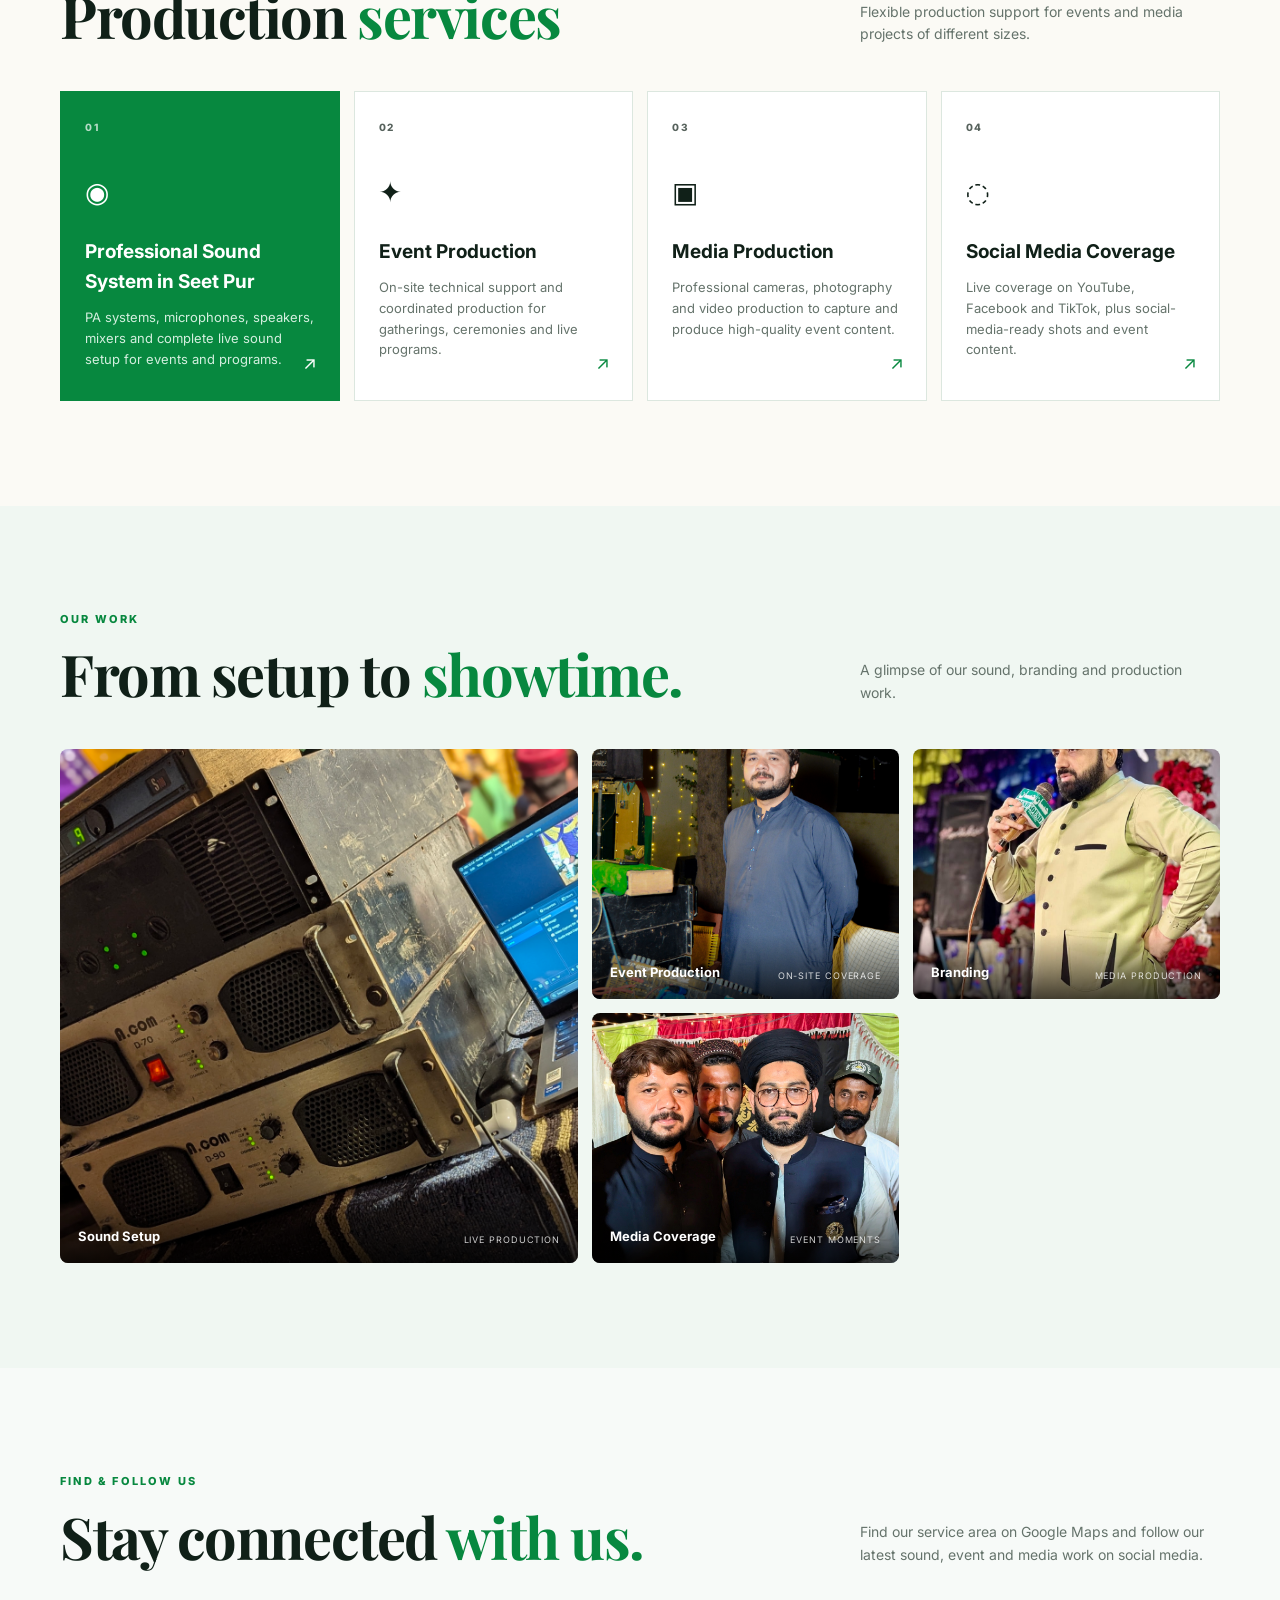
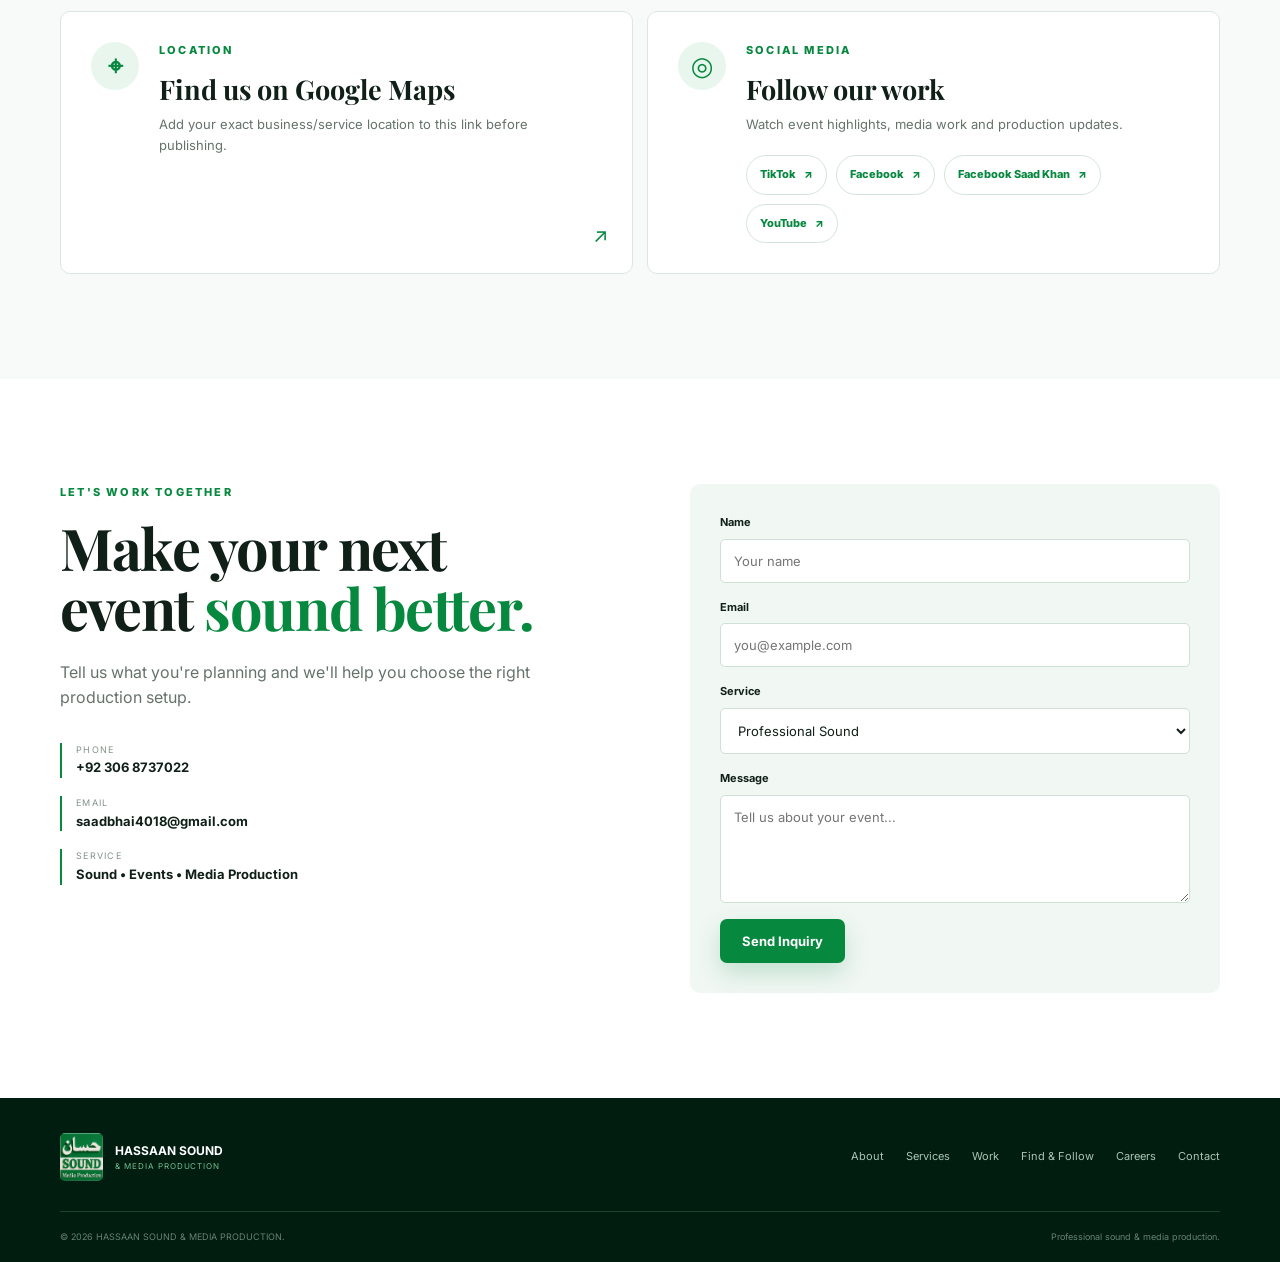
==== commit 0de08599: "Add files via upload" ====
--- a/index.html
+++ b/index.html
@@ -3,8 +3,25 @@
 <head>
   <meta charset="UTF-8">
   <meta name="viewport" content="width=device-width, initial-scale=1.0">
-  <meta name="description" content="HASSAAN SOUND & MEDIA PRODUCTION — professional sound systems, event production, media coverage and creative production.">
-  <title>HASSAAN SOUND & MEDIA PRODUCTION</title>
+  <meta name="google-site-verification" content="0B-_7QzVcapbTO4jGktjnam7SFb7HTyXOrYU8xu6bJg" />
+  <title>Hassaan Sound & Media Production | Sound System & Event Production in Seet Pur</title>
+  <meta name="description" content="Hassaan Sound & Media Production provides professional sound systems, event production, media production and social media coverage in Seet Pur and surrounding areas.">
+  <link rel="icon" type="image/png" href="/assets/LOGO.png">
+  <script type="application/ld+json">
+  {
+    "@context": "https://schema.org",
+    "@type": "Organization",
+    "name": "HASSAAN SOUND & MEDIA PRODUCTION",
+    "alternateName": [
+      "Hassaan Sound",
+      "Hassaan Sound Seet Pur"
+    ],
+    "url": "https://hassaan-sound.vercel.app/",
+    "logo": "https://hassaan-sound.vercel.app/assets/LOGO.jpg",
+    "image": "https://hassaan-sound.vercel.app/assets/LOGO.jpg"
+  }
+  </script>
+
   <link rel="preconnect" href="https://fonts.googleapis.com">
   <link rel="preconnect" href="https://fonts.gstatic.com" crossorigin>
   <link href="https://fonts.googleapis.com/css2?family=Inter:wght@400;500;600;700;800&family=Playfair+Display:wght@600;700&display=swap" rel="stylesheet">
@@ -42,8 +59,12 @@
       <div class="container hero-grid">
         <div class="hero-copy">
           <p class="eyebrow">HASSAAN SOUND & MEDIA PRODUCTION</p>
-          <h1>Sound that <span>moves</span> people.</h1>
-          <p class="hero-text">Professional sound systems, event production and media services designed to make every performance, gathering and production memorable.</p>
+          <h1>Professional Sound System & Media Production in <span>Seet Pur</span></h1>
+          <p class="hero-text">
+          Hassaan Sound & Media Production provides professional sound systems,
+          event production, photography, videography and social media coverage
+          for weddings, functions, concerts and events in Seet Pur and surrounding areas.
+          </p>
           <div class="hero-actions">
             <a class="btn btn-primary" href="#contact">Book Our Services</a>
             <a class="btn btn-ghost" href="#work">Explore Our Work</a>
@@ -73,7 +94,11 @@
           <h2>Built around <span>sound</span>, driven by production.</h2>
         </div>
         <div class="about-copy">
-          <p>HASSAAN SOUND & MEDIA PRODUCTION provides professional sound and media support for events, programs, celebrations and creative productions.</p>
+          <p>
+          HASSAAN SOUND & MEDIA PRODUCTION is a sound and media production service
+          based in Seet Pur, providing professional sound systems, event production,
+          photography, videography and social media coverage for events and programs.
+          </p>
           <p>From equipment setup to live sound and media coverage, our goal is simple: dependable production, clear audio and a polished experience.</p>
           <a class="text-link" href="#contact">Talk to our team <span>↗</span></a>
         </div>
@@ -93,7 +118,7 @@
           <a class="service-card featured service-link" href="#" data-service="Professional Sound" data-message="Hello, I am interested in your Professional Sound services for my event. Please share the details and pricing.">
             <div class="service-num">01</div>
             <div class="icon">◉</div>
-            <h3>Professional Sound</h3>
+            <h3>Professional Sound System in Seet Pur</h3>
             <p>PA systems, microphones, speakers, mixers and complete live sound setup for events and programs.</p>
             <span class="card-arrow">↗</span>
           </a>
@@ -243,7 +268,7 @@
       <p class="eyebrow">DIRECT CALL</p>
       <h3 id="callTitle">Call HASSAAN SOUND</h3>
       <p>For quick local enquiries, call us directly on the number below.</p>
-      <a class="btn btn-primary full" href="tel:+923000000000">Call +92 300 0000000</a>
+      <a class="btn btn-primary full" href="tel:+923068737022">Call +92 306 8737022</a>
     </div>
   </div>
 
